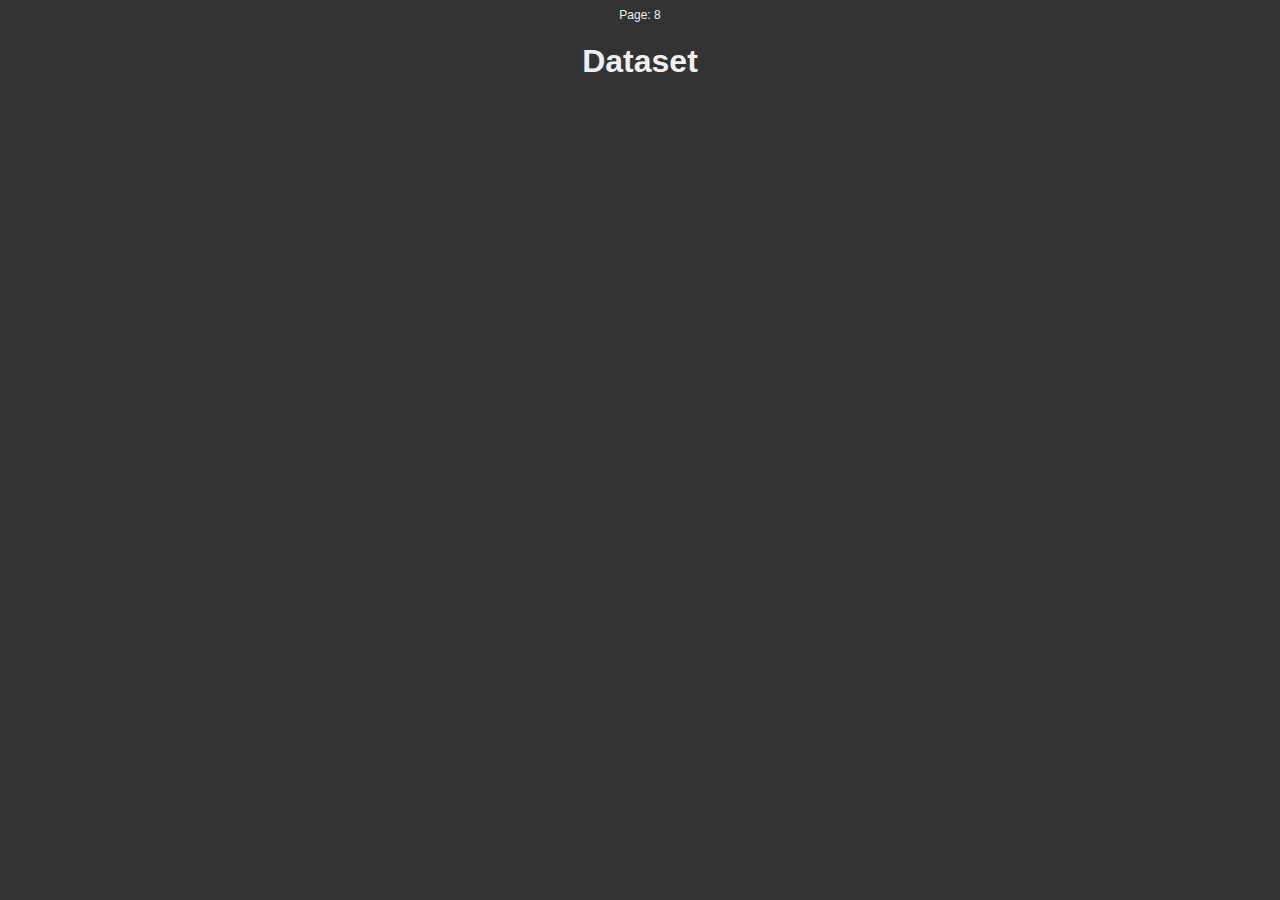
==== dataset.html @ 7a224eae "Add files via upload" ====
<!DOCTYPE html>
<html>
<head>
    <style>
        body {
            background-color: #333333;
            color: #efefef;
            font-family: Arial, sans-serif;
        }
        h1 {
            text-align: center;
        }
        p {
            font-size: 14px;
        }
    </style>
</head>
<body><div style="font-size: 12px; text-align: center;">Page: 8</div>
    <h1>Dataset</h1>
    <p> </p>
</body>
</html>
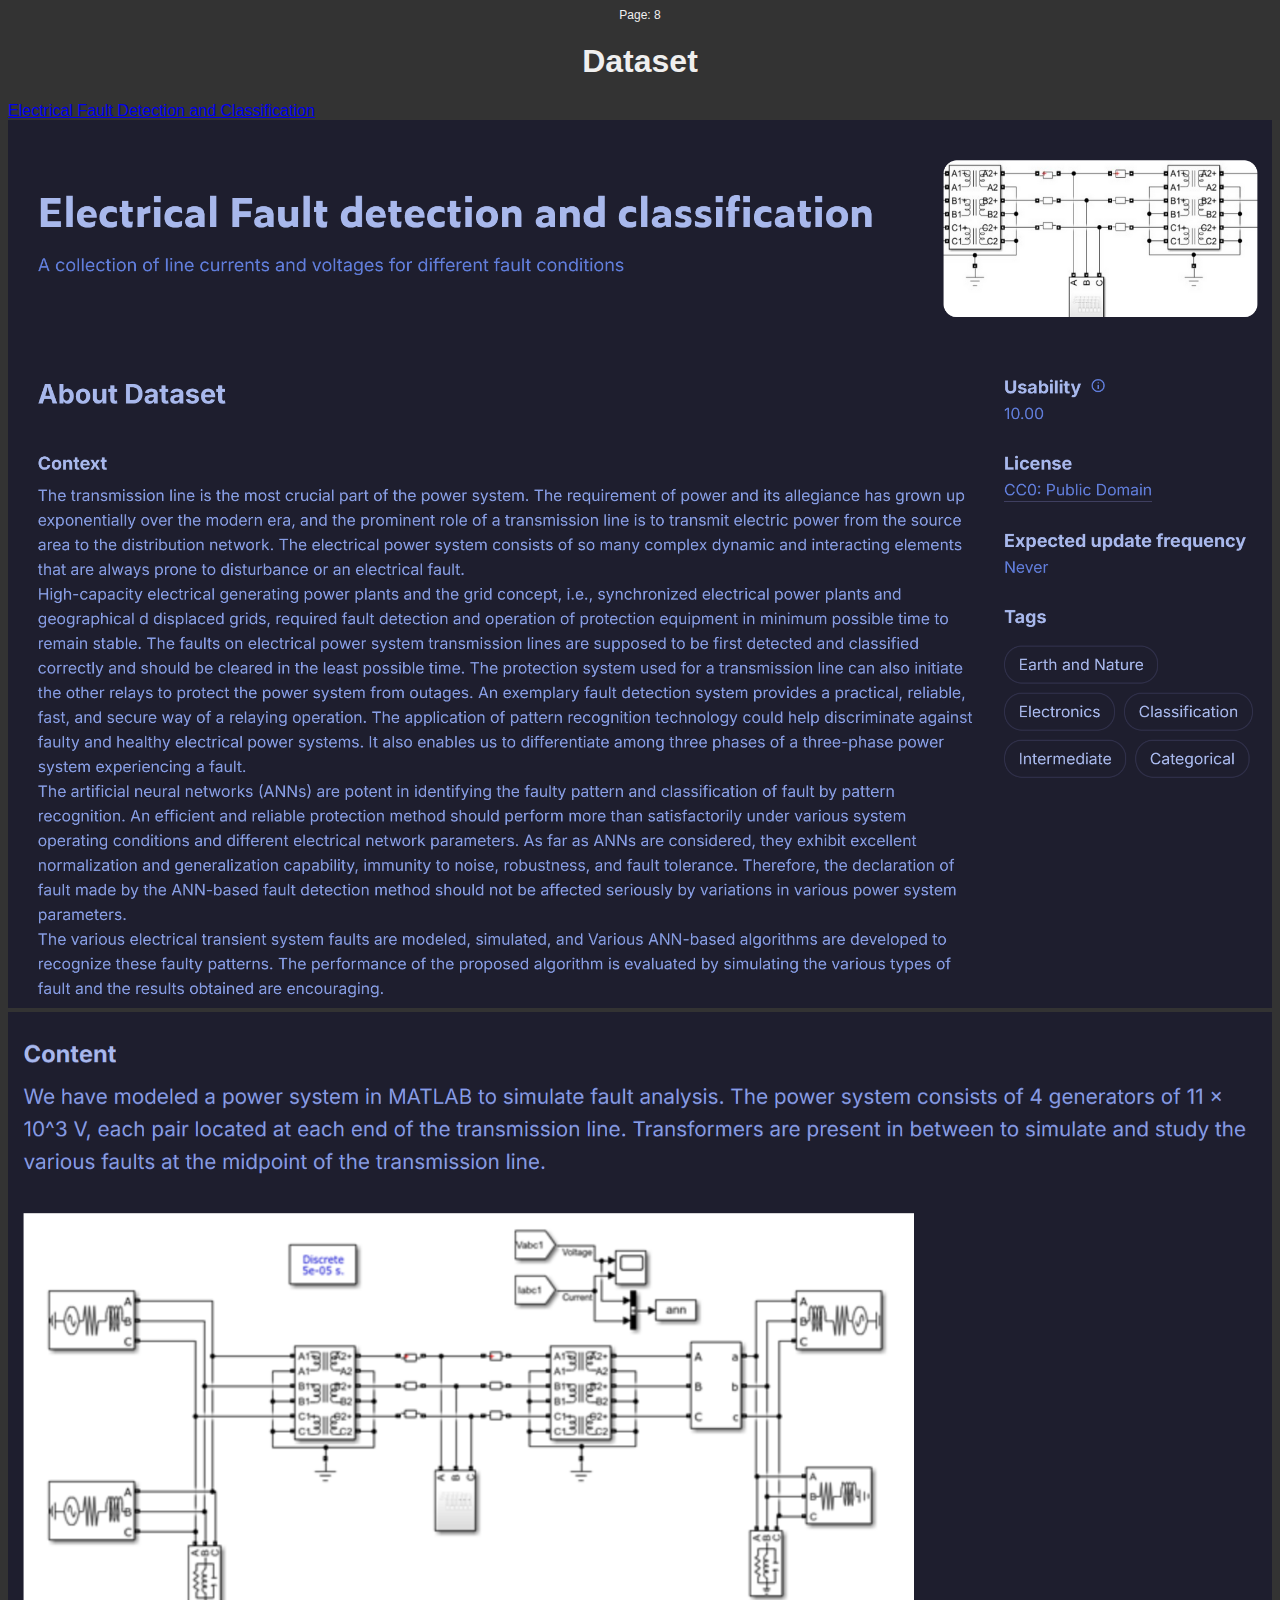
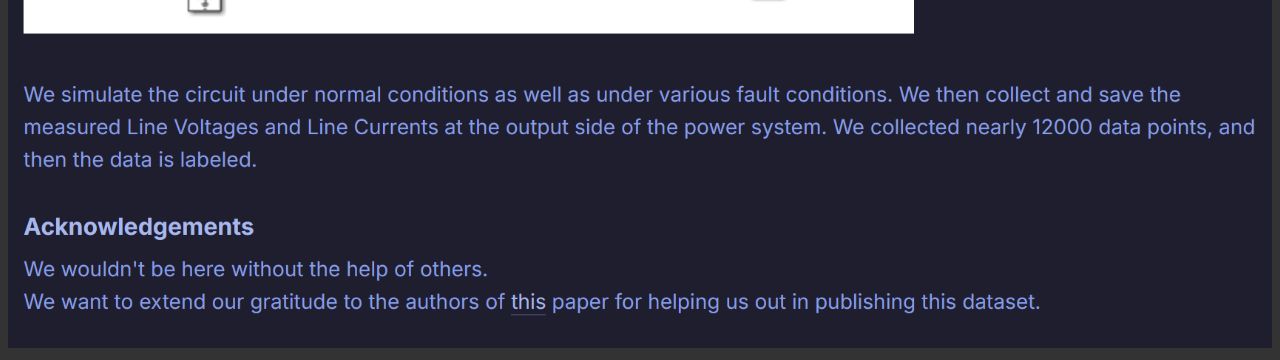
==== commit 2e290717: "Add files via upload" ====
--- a/dataset.html
+++ b/dataset.html
@@ -10,13 +10,16 @@
         h1 {
             text-align: center;
         }
-        p {
-            font-size: 14px;
+        img {
+            width: 100%;
+            height: 100%
         }
     </style>
 </head>
 <body><div style="font-size: 12px; text-align: center;">Page: 8</div>
     <h1>Dataset</h1>
-    <p> </p>
+    <a href="https://www.kaggle.com/datasets/esathyaprakash/electrical-fault-detection-and-classification" target="_blank">Electrical Fault Detection and Classification</a><br>
+    <img src="1.png"><br>
+    <img src="2.png"><br>
 </body>
 </html>